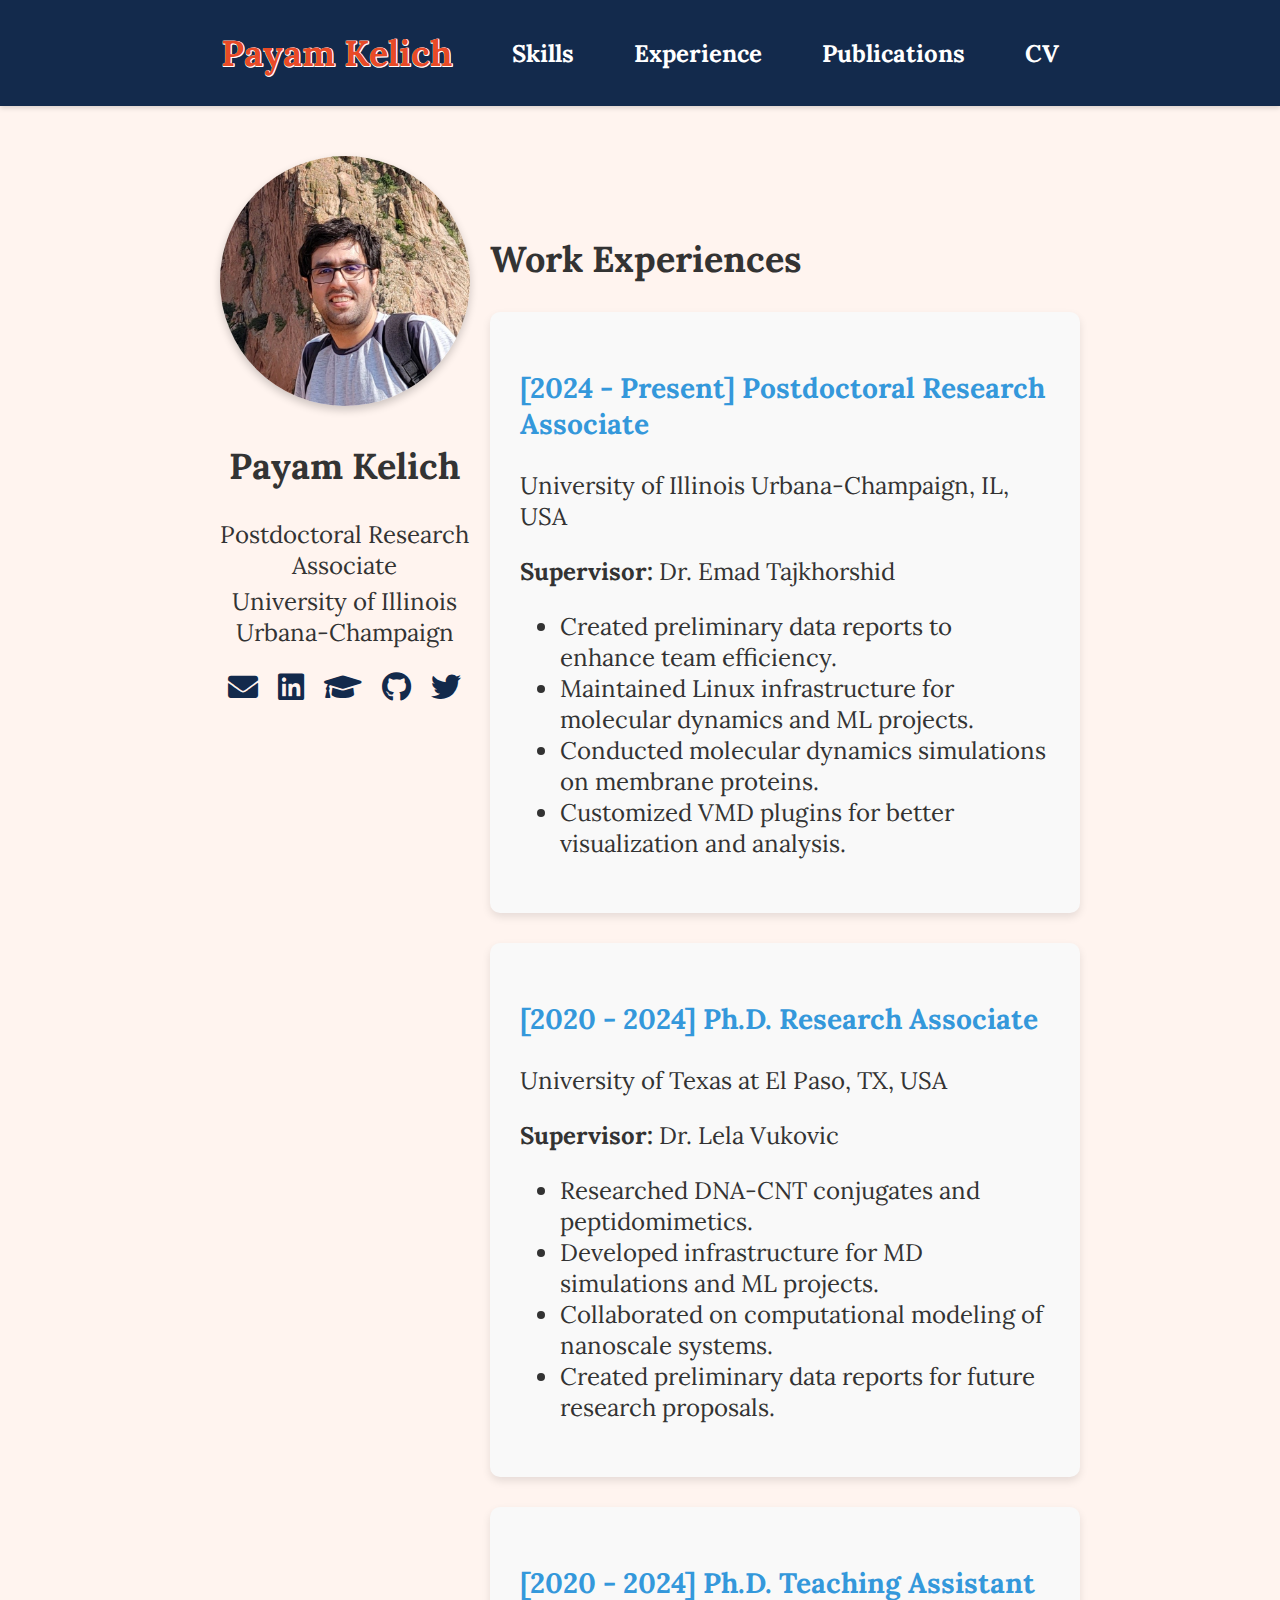
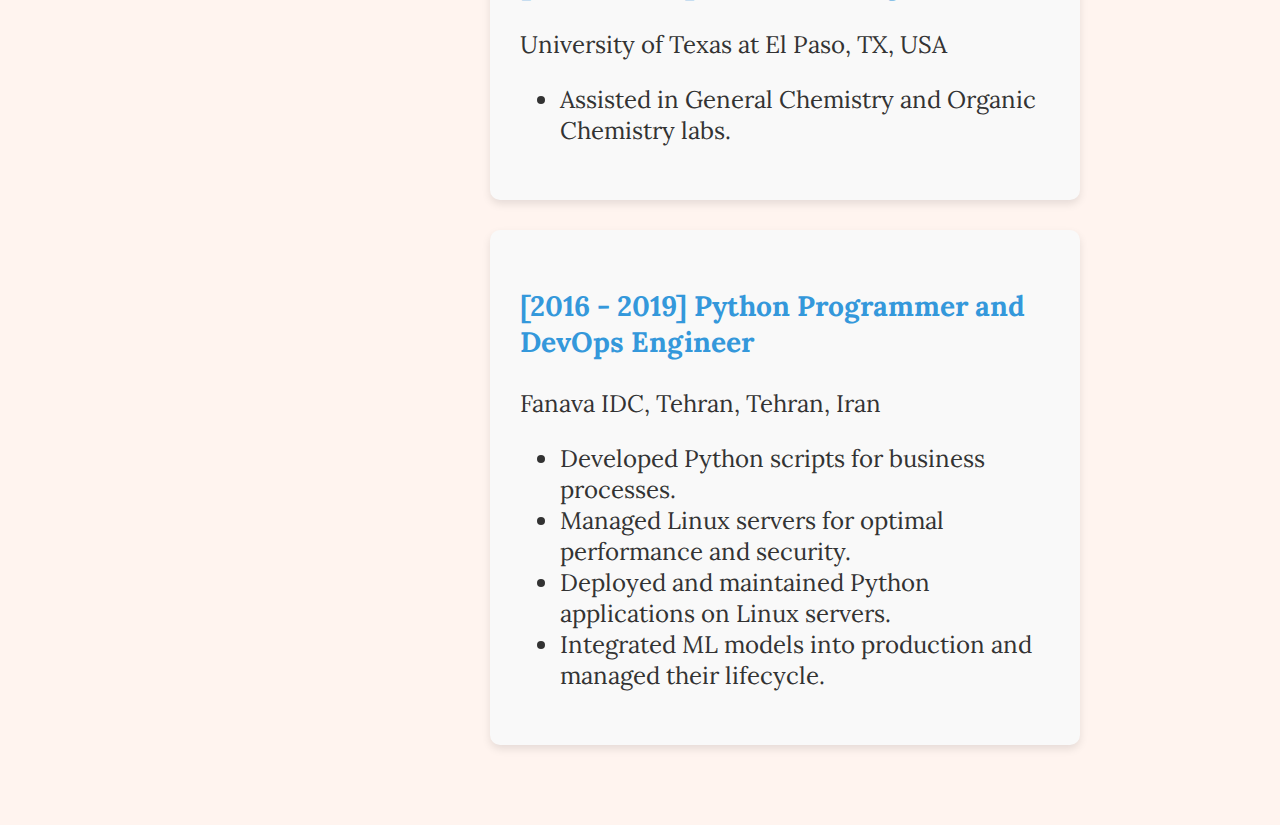
==== docs/experience.html @ ac6f90fb "making a new font" ====
<!DOCTYPE html>
<html>
<head>
    <title>Payam Kelich - Experience</title>
    <link rel="icon" href="profile-pic1.jpg" type="image/x-icon">
    <link rel="stylesheet" href="style.css">
    <link rel="stylesheet" href="https://cdnjs.cloudflare.com/ajax/libs/font-awesome/5.15.3/css/all.min.css" crossorigin="anonymous" referrerpolicy="no-referrer" />
    <link href="https://fonts.googleapis.com/css2?family=Lora&display=swap" rel="stylesheet">
</head>
<body>
<header id="toolbar">
    <nav>
        <ul>
            <li class="bold-name"><a href="index.html">Payam Kelich</a></li>
            <li><a href="#skills" style="color: #ffffff;">Skills</a></li>
            <li><a href="experience.html" style="color: #ffffff;">Experience</a></li>
            <li><a href="publications.html" style="color: #ffffff;">Publications</a></li>
            <li><a href="./uploads/cv-pkelich.pdf" style="color: #ffffff;">CV</a></li>
        </ul>
    </nav>
</header>
<section id="profile">
    <div id="image-container">
        <img src="profile-pic.jpg" alt="Payam Kelich Profile Pic">
        <h2>Payam Kelich</h2>
        <p class="center-para">Postdoctoral Research Associate</p>
        <p class="center-para">University of Illinois Urbana-Champaign</p>
        <div id="links">
            <a href="mailto:payam.kelich68@gmail.com" target="_blank" class="link-icon"><i class="fas fa-envelope"></i></a>
            <a href="https://www.linkedin.com/in/payamkelich/" target="_blank" class="link-icon"><i class="fab fa-linkedin"></i></a>
            <a href="https://scholar.google.com/citations?user=JyGB2-MAAAAJ&hl=en&oi=ao" target="_blank" class="link-icon"><i class="fas fa-graduation-cap"></i></a>
            <a href="https://github.com/payamkelich" target="_blank" class="link-icon"><i class="fab fa-github"></i></a>
<!--            <a href="./uploads/cv-pkelich.pdf" target="_blank" class="link-icon"><i class="fas fa-file-alt"></i></a>-->
            <a href="https://twitter.com/payam_kelich" target="_blank" class="link-icon"><i class="fab fa-twitter"></i></a>
        </div>
    </div>
    <div id="experience" style="margin-top: 50px; max-width: 2000px;">
        <h2 style="text-align: left; color: #333;">Work Experiences</h2>
        <div class="experience-item">
            <h3 style="color: #3498db;">[2024 - Present] Postdoctoral Research Associate</h3>
            <p>University of Illinois Urbana-Champaign, IL, USA</p>
            <p><strong>Supervisor:</strong> Dr. Emad Tajkhorshid</p>
            <ul>
                <li>Created preliminary data reports to enhance team efficiency.</li>
                <li>Maintained Linux infrastructure for molecular dynamics and ML projects.</li>
                <li>Conducted molecular dynamics simulations on membrane proteins.</li>
                <li>Customized VMD plugins for better visualization and analysis.</li>
            </ul>
        </div>
        <div class="experience-item">
            <h3 style="color: #3498db;">[2020 - 2024] Ph.D. Research Associate</h3>
            <p>University of Texas at El Paso, TX, USA</p>
            <p><strong>Supervisor:</strong> Dr. Lela Vukovic</p>
            <ul>
                <li>Researched DNA-CNT conjugates and peptidomimetics.</li>
                <li>Developed infrastructure for MD simulations and ML projects.</li>
                <li>Collaborated on computational modeling of nanoscale systems.</li>
                <li>Created preliminary data reports for future research proposals.</li>
            </ul>
        </div>
        <div class="experience-item">
            <h3 style="color: #3498db;">[2020 - 2024] Ph.D. Teaching Assistant</h3>
            <p>University of Texas at El Paso, TX, USA</p>
            <ul>
                <li>Assisted in General Chemistry and Organic Chemistry labs.</li>
            </ul>
        </div>
        <div class="experience-item">
            <h3 style="color: #3498db;">[2016 - 2019] Python Programmer and DevOps Engineer</h3>
            <p>Fanava IDC, Tehran, Tehran, Iran</p>
            <ul>
                <li>Developed Python scripts for business processes.</li>
                <li>Managed Linux servers for optimal performance and security.</li>
                <li>Deployed and maintained Python applications on Linux servers.</li>
                <li>Integrated ML models into production and managed their lifecycle.</li>
            </ul>
        </div>
    </div>
</section>
</body>
</html>
---- docs/style.css ----
/* General styles */
@keyframes bounce {
    0%, 20%, 50%, 80%, 100% {
        transform: translateY(0);
    }
    40% {
        transform: translateY(-20px);
    }
    60% {
        transform: translateY(-10px);
    }
}

@keyframes fadeInUp {
    0% {
        opacity: 0;
        transform: translateY(20px);
    }
    100% {
        opacity: 1;
        transform: translateY(0);
    }
}

body {
    font-family: 'Lora', serif;
    background-color: rgba(255, 218, 203, 0.3);
    margin: 0;
    padding: 0;
    color: #333;
}

html {
    font-size: 150%;
}

#toolbar {
    background-color: #132a4c;
    padding: 20px;
    box-shadow: 0 2px 5px rgba(0, 0, 0, 0.15);
}

#toolbar nav ul {
    list-style-type: none;
    padding: 0;
    margin: 0;
    display: flex;
    justify-content: center;
    align-items: center; /* Ensure the items are centered vertically */
}

#toolbar nav ul li {
    margin-right: 20px;
}

#toolbar nav ul li:last-child {
    margin-right: 0; /* Remove right margin from the last item */
}

#toolbar nav ul li a {
    text-decoration: none;
    /*color: white; !* Default color for all links *!*/
    font-weight: bold;
    padding: 10px 20px;
    transition: background-color 0.3s;
    display: block; /* Ensure anchor tags behave like block elements */
}

#toolbar nav ul li a:hover {
    background-color: #2980b9;
    border-radius: 5px;
}

li.bold-name a {
    font-size: 1.5rem;
    color: #e84a27; /* Orange color for Payam Kelich */
    text-shadow: -0.5px -0.5px 0 #ffffff, 0.5px -0.5px 0 #ffffff, -0.5px 0.5px 0 #ffffff, 0.5px 0.5px 0 #ffffff; /* White edge */
}

/* Rest of your CSS remains unchanged */

.center-para {
    text-align: center;
    margin: 5px 0;
}

#profile {
    display: flex;
    justify-content: space-around;
    margin: 50px 200px;
}

#image-container {
    text-align: center;
}

#image-container img {
    width: 250px;
    height: 250px;
    border-radius: 50%;
    box-shadow: 0 4px 8px rgba(0, 0, 0, 0.2);
}

#links {
    display: flex;
    justify-content: center;
    margin-top: 20px;
}

.link-icon {
    font-size: 30px;
    margin: 0 10px;
    color: #132a4c;
    transition: color 0.3s, transform 0.3s;
}

.link-icon:hover {
    color: #3498db;
    animation: bounce 1s;
}

.p-justify {
    text-align: justify;
}

#about {
    flex: 1;
    margin: 0 50px;
    padding: 20px;
}

#about h3 {
    margin-bottom: 20px;
    font-size: 1.5rem;
    text-align: left;
}

#skills {
    margin-top: 20px;
}

#skills h3 {
    font-size: 1.5rem;
    margin-bottom: 20px;
    text-align: left;
}

.skills-container {
    display: flex;
    flex-wrap: wrap;
    gap: 20px;
}

.skills-block {
    background-color: white;
    padding: 20px;
    border-radius: 10px;
    box-shadow: 0 4px 8px rgba(0, 0, 0, 0.1);
    flex: 1 1 calc(33.333% - 20px);
    box-sizing: border-box;
    animation: fadeInUp 0.5s ease both;
}

.skills-block h4 {
    font-size: 1.25rem;
    margin-bottom: 10px;
}

.skills-list {
    list-style-type: disc;
    padding-left: 20px;
    margin: 0;
}

.skills-list li {
    margin-bottom: 5px;
}

.pub {
    position: relative;
    padding-left: 270px;
    margin-bottom: 30px; /* Increased spacing between publication items */
}
.pub strong {
    color: #ff4d00;
}
.pub .author-name {
    color: darkblue;
    font-weight: bold;
}

.pub img {
    position: absolute;
    left: 10px;
    top: 5px;
    width: 240px;
    height: auto;
}

#publications-wrapper {
    display: flex;
    justify-content: space-between;
}

.publications-column {
    width: 48%;
}

.experience-item {
    background: #f9f9f9;
    padding: 30px;
    border-radius: 10px;
    margin-bottom: 30px;
    box-shadow: 0 4px 8px rgba(0, 0, 0, 0.1);
}

@media (max-width: 1024px) {
    #profile {
        flex-direction: column;
        align-items: center;
        margin: 20px;
    }

    #experience {
        max-width: 100%;
        margin: 20px;
    }

    #publications {
        margin: 20px;
    }

    #links {
        flex-direction: column;
    }

    #links .link-icon {
        margin: 10px 0;
    }

    #publications-wrapper {
        flex-direction: column;
        align-items: center;
    }

    .publications-column {
        width: 100%;
        margin-bottom: 20px;
    }
}

@media (max-width: 768px) {
    #profile {
        flex-direction: column;
        align-items: center;
        margin: 20px;
    }

    #links {
        flex-direction: column;
    }

    #about {
        margin: 20px;
    }

    .experience-item {
        padding: 20px;
    }

    .pub {
        padding-left: 0;
        margin-bottom: 30px; /* Ensure increased spacing is applied for smaller screens */
    }

    .pub img {
        width: 100%;
        position: static;
        display: block;
        margin: 0 auto 10px auto;
    }

    .publications-column {
        width: 100%;
    }
}

@media (max-width: 480px) {
    body {
        font-size: 100%;
    }

    #toolbar nav ul {
        flex-direction: column;
    }

    #toolbar nav ul li {
        margin: 10px 0;
    }

    #toolbar nav ul li a {
        padding: 10px;
    }

    #image-container img {
        width: 200px;
        height: 200px;
    }

    .experience-item {
        padding: 15px;
    }

    .skills-container {
        flex-direction: column;
    }

    .skills-block {
        flex: 1 1 100%;
    }
}
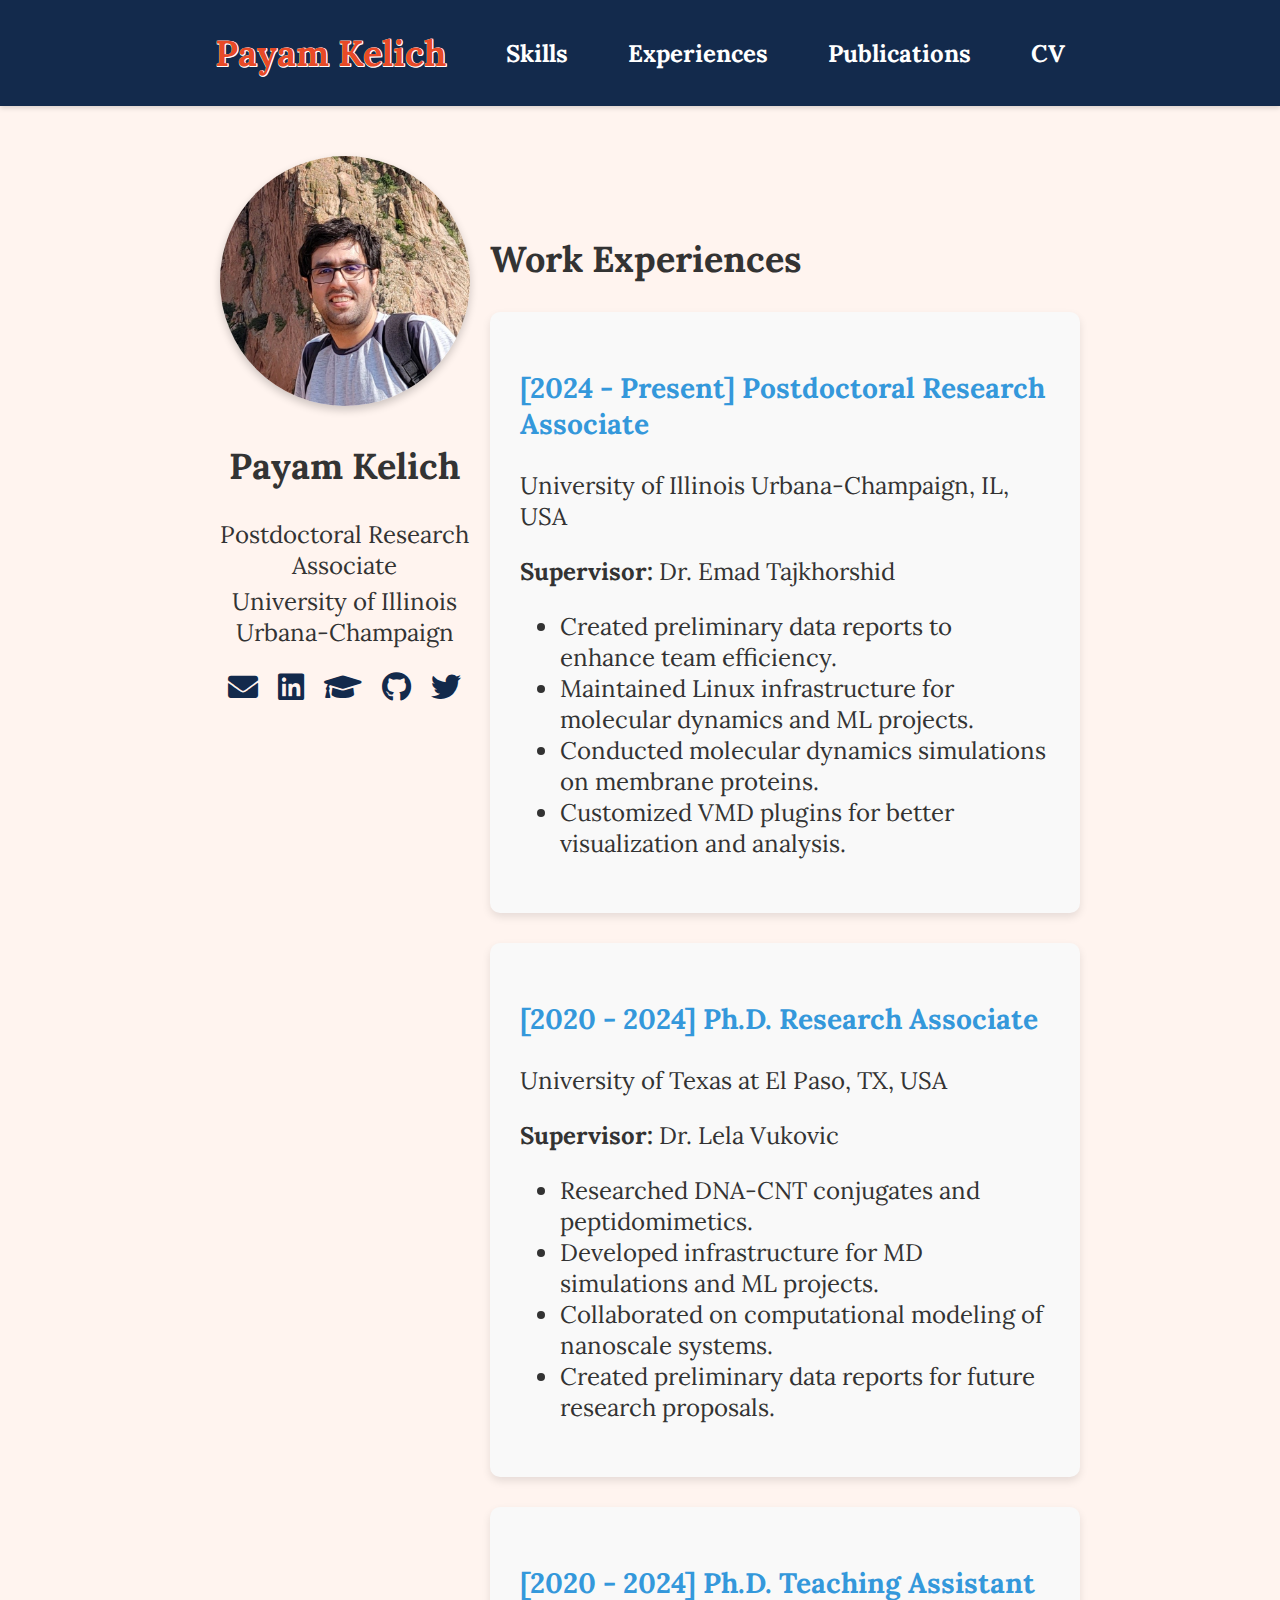
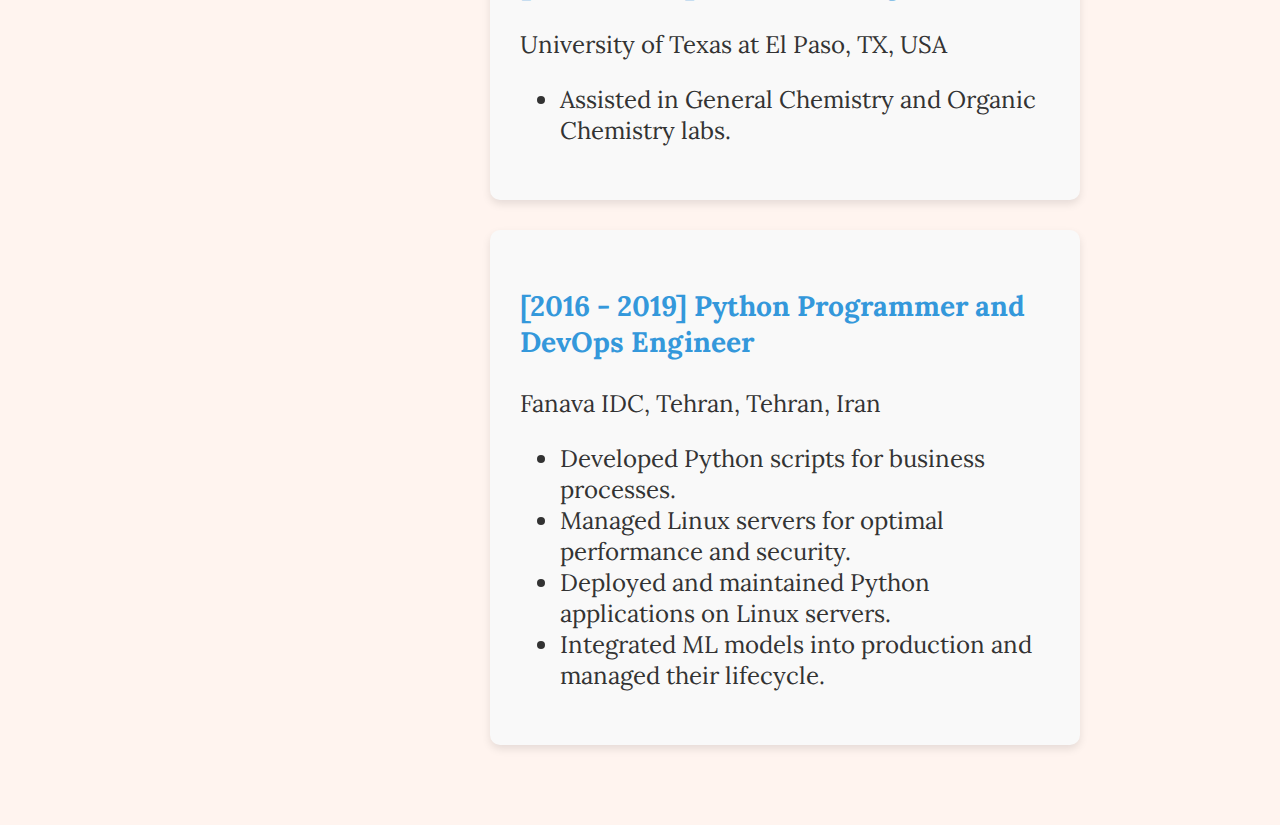
==== commit e839bd27: "making a new font" ====
--- a/docs/experience.html
+++ b/docs/experience.html
@@ -13,7 +13,7 @@
         <ul>
             <li class="bold-name"><a href="index.html">Payam Kelich</a></li>
             <li><a href="#skills" style="color: #ffffff;">Skills</a></li>
-            <li><a href="experience.html" style="color: #ffffff;">Experience</a></li>
+            <li><a href="experience.html" style="color: #ffffff;">Experiences</a></li>
             <li><a href="publications.html" style="color: #ffffff;">Publications</a></li>
             <li><a href="./uploads/cv-pkelich.pdf" style="color: #ffffff;">CV</a></li>
         </ul>
--- a/docs/style.css
+++ b/docs/style.css
@@ -231,11 +231,14 @@
     }
 
     #links {
-        flex-direction: column;
+        display: flex;
+        flex-direction: row;
+        flex-wrap: wrap;
+        justify-content: center;
     }
 
     #links .link-icon {
-        margin: 10px 0;
+        margin: 5px;
     }
 
     #publications-wrapper {
@@ -257,7 +260,15 @@
     }
 
     #links {
-        flex-direction: column;
+        display: flex;
+        flex-direction: row;
+        flex-wrap: wrap;
+        justify-content: center;
+    }
+
+    #links .link-icon {
+        margin: 5px;
+        font-size: 24px;
     }
 
     #about {
@@ -307,6 +318,18 @@
         height: 200px;
     }
 
+    #links {
+        display: flex;
+        flex-direction: row;
+        flex-wrap: wrap;
+        justify-content: center;
+    }
+
+    #links .link-icon {
+        margin: 5px;
+        font-size: 20px;
+    }
+
     .experience-item {
         padding: 15px;
     }
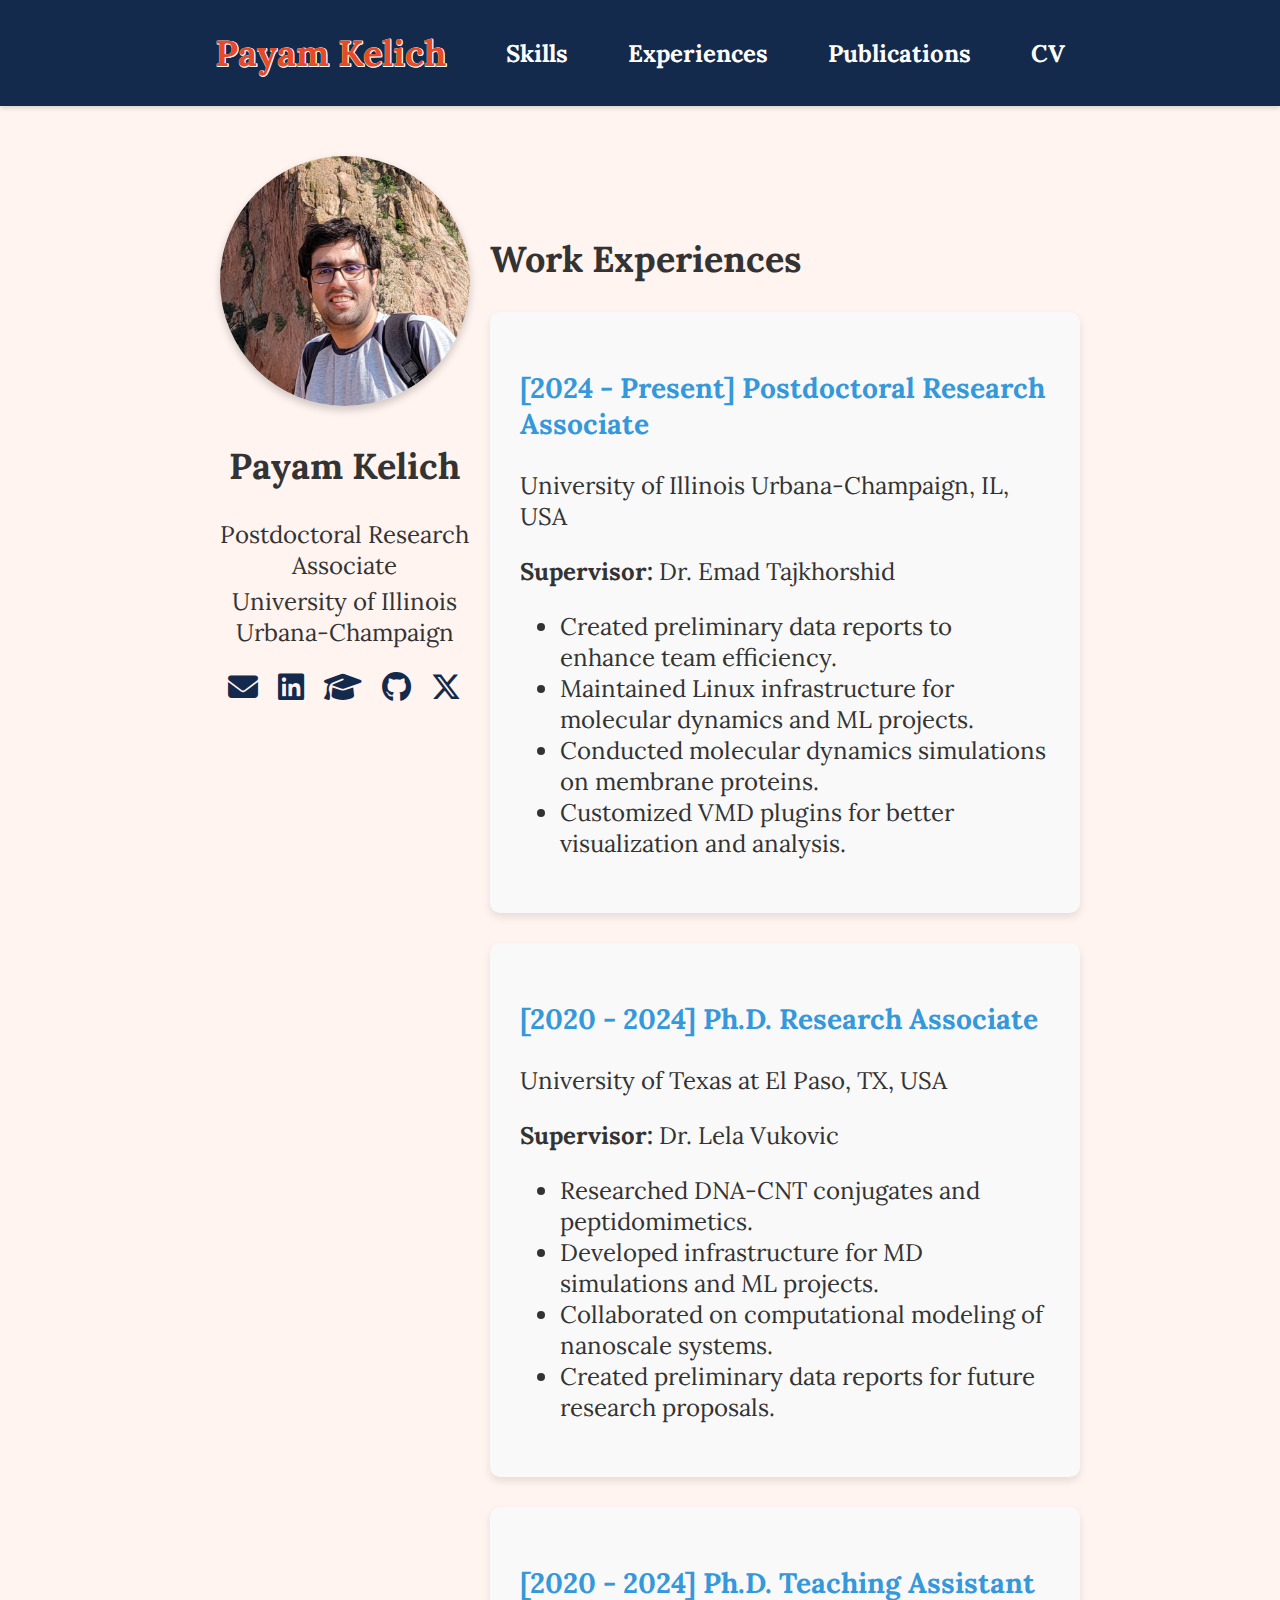
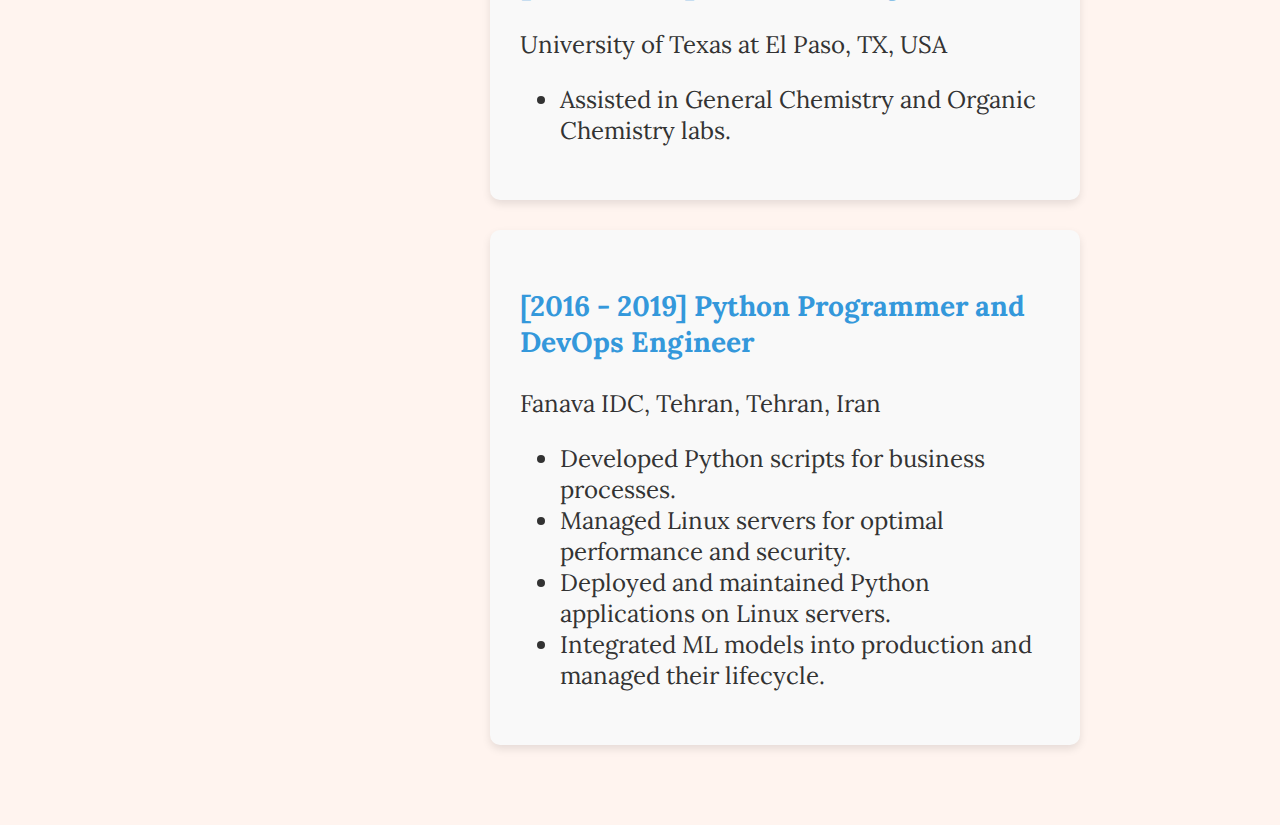
==== commit 26858baa: "making a new font" ====
--- a/docs/experience.html
+++ b/docs/experience.html
@@ -4,7 +4,7 @@
     <title>Payam Kelich - Experience</title>
     <link rel="icon" href="profile-pic1.jpg" type="image/x-icon">
     <link rel="stylesheet" href="style.css">
-    <link rel="stylesheet" href="https://cdnjs.cloudflare.com/ajax/libs/font-awesome/5.15.3/css/all.min.css" crossorigin="anonymous" referrerpolicy="no-referrer" />
+    <link rel="stylesheet" href="https://cdnjs.cloudflare.com/ajax/libs/font-awesome/6.4.2/css/all.min.css" crossorigin="anonymous" referrerpolicy="no-referrer" />
     <link href="https://fonts.googleapis.com/css2?family=Lora&display=swap" rel="stylesheet">
 </head>
 <body>
@@ -31,7 +31,7 @@
             <a href="https://scholar.google.com/citations?user=JyGB2-MAAAAJ&hl=en&oi=ao" target="_blank" class="link-icon"><i class="fas fa-graduation-cap"></i></a>
             <a href="https://github.com/payamkelich" target="_blank" class="link-icon"><i class="fab fa-github"></i></a>
 <!--            <a href="./uploads/cv-pkelich.pdf" target="_blank" class="link-icon"><i class="fas fa-file-alt"></i></a>-->
-            <a href="https://twitter.com/payam_kelich" target="_blank" class="link-icon"><i class="fab fa-twitter"></i></a>
+            <a href="https://twitter.com/payam_kelich" target="_blank" class="link-icon"><i class="fa-brands fa-x-twitter"></i></a>
         </div>
     </div>
     <div id="experience" style="margin-top: 50px; max-width: 2000px;">
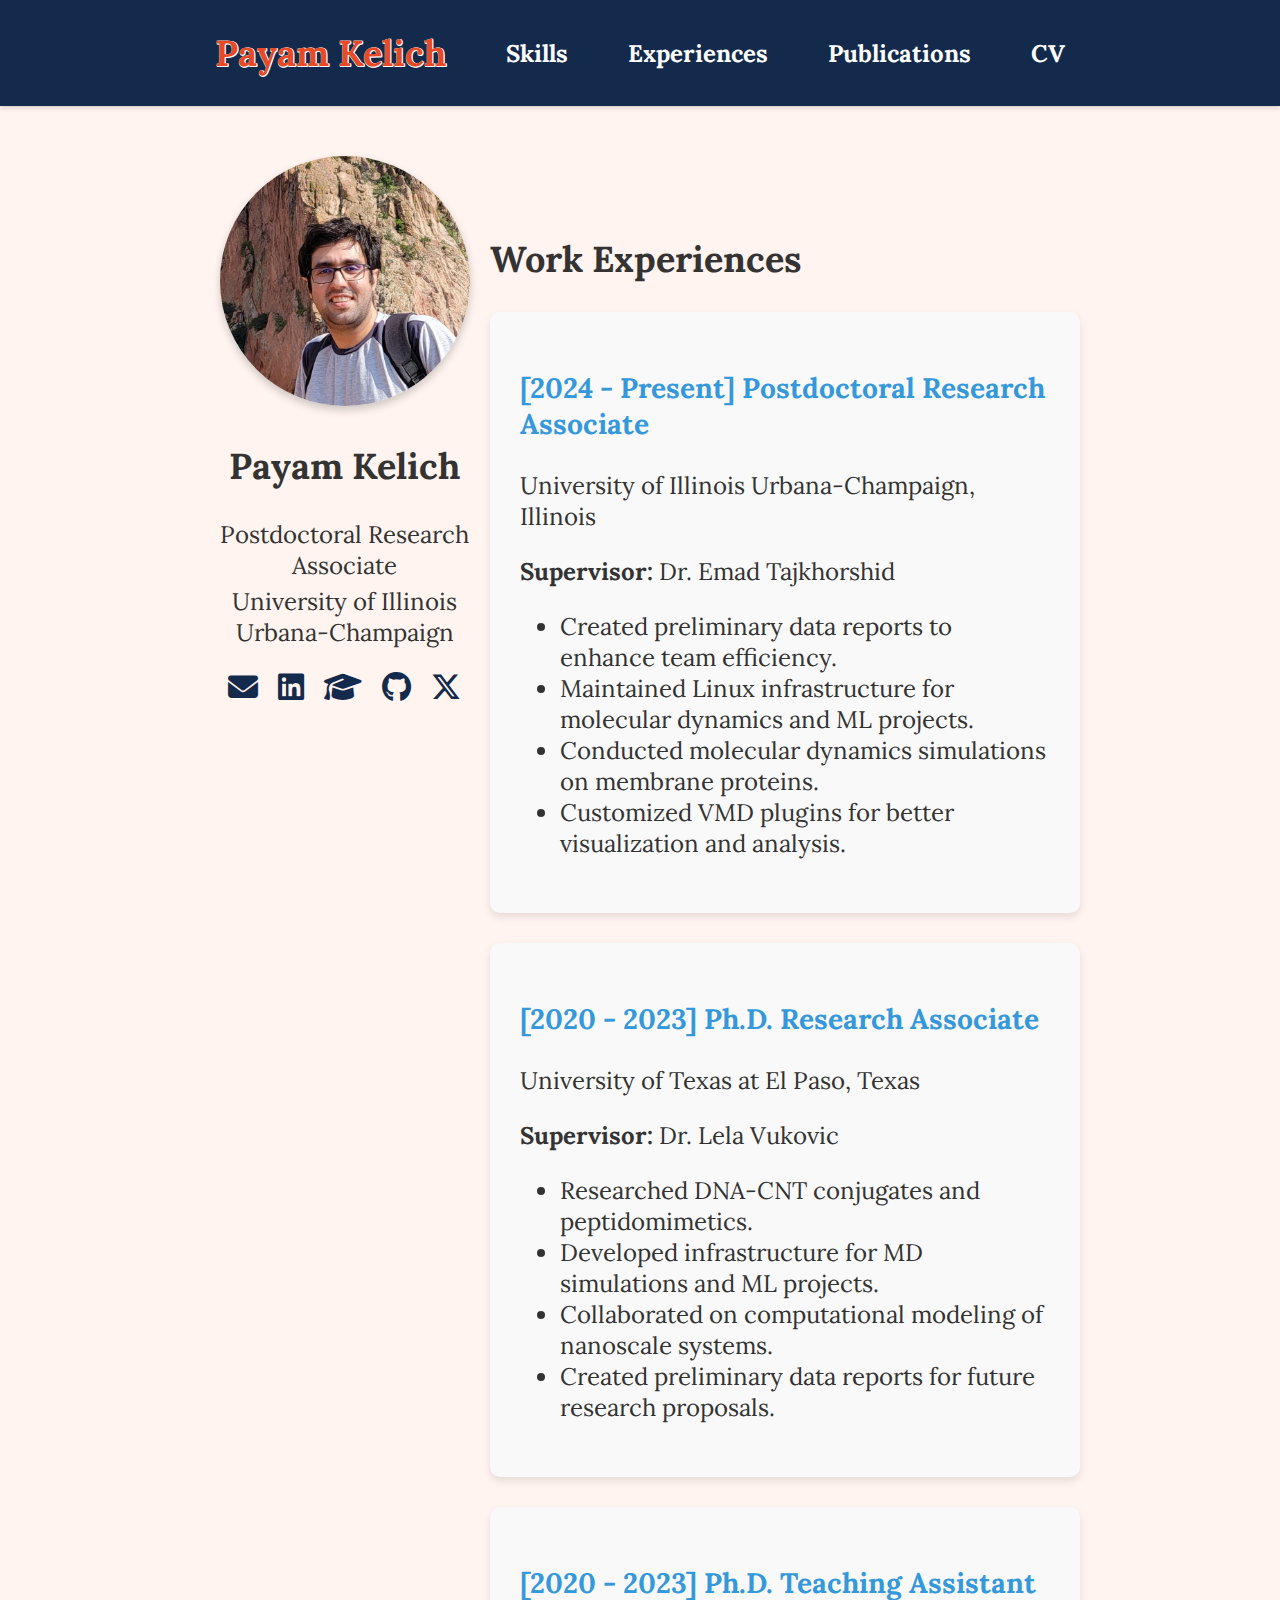
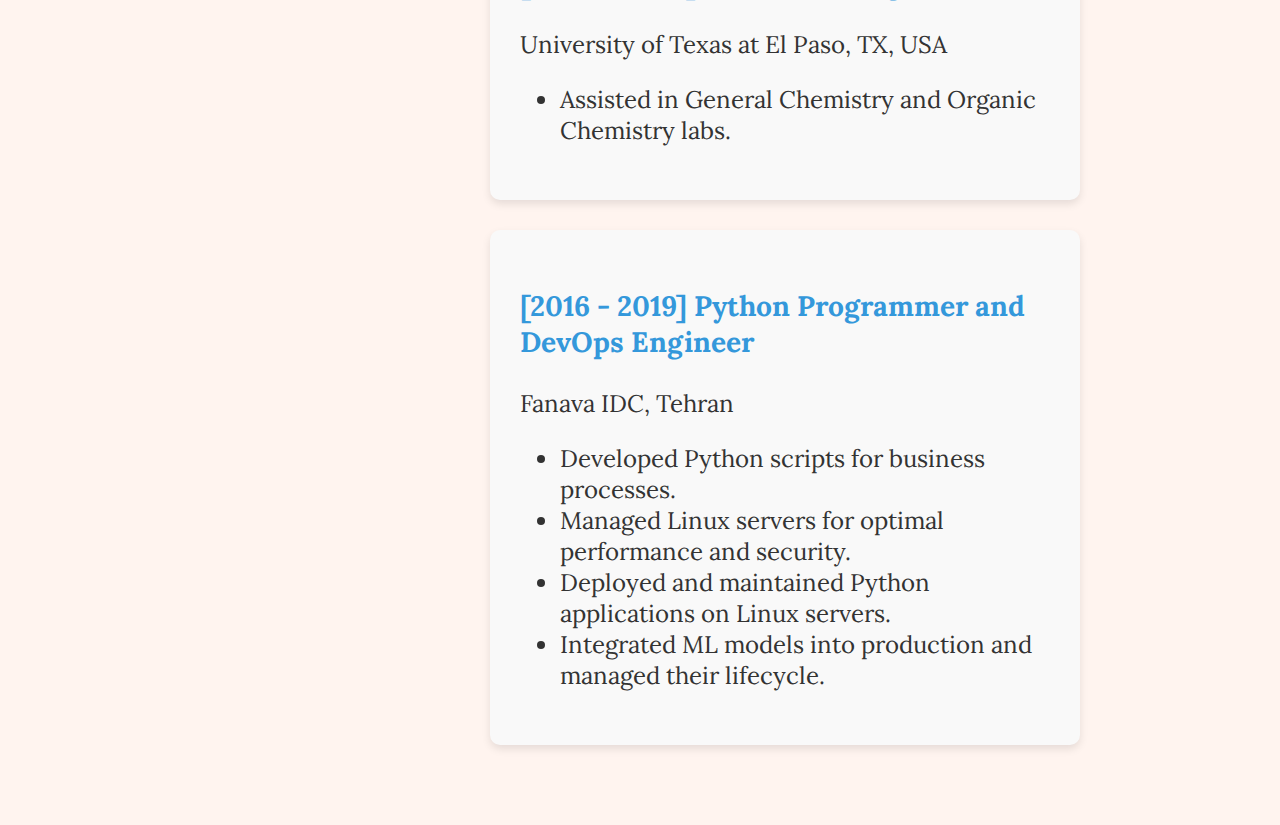
==== commit fd5cb7cf: "making a new font" ====
--- a/docs/experience.html
+++ b/docs/experience.html
@@ -12,7 +12,7 @@
     <nav>
         <ul>
             <li class="bold-name"><a href="index.html">Payam Kelich</a></li>
-            <li><a href="#skills" style="color: #ffffff;">Skills</a></li>
+            <li><a href="https://payamkelich.github.io/#skills" style="color: #ffffff;">Skills</a></li>
             <li><a href="experience.html" style="color: #ffffff;">Experiences</a></li>
             <li><a href="publications.html" style="color: #ffffff;">Publications</a></li>
             <li><a href="./uploads/cv-pkelich.pdf" style="color: #ffffff;">CV</a></li>
@@ -38,7 +38,7 @@
         <h2 style="text-align: left; color: #333;">Work Experiences</h2>
         <div class="experience-item">
             <h3 style="color: #3498db;">[2024 - Present] Postdoctoral Research Associate</h3>
-            <p>University of Illinois Urbana-Champaign, IL, USA</p>
+            <p>University of Illinois Urbana-Champaign, Illinois</p>
             <p><strong>Supervisor:</strong> Dr. Emad Tajkhorshid</p>
             <ul>
                 <li>Created preliminary data reports to enhance team efficiency.</li>
@@ -48,8 +48,8 @@
             </ul>
         </div>
         <div class="experience-item">
-            <h3 style="color: #3498db;">[2020 - 2024] Ph.D. Research Associate</h3>
-            <p>University of Texas at El Paso, TX, USA</p>
+            <h3 style="color: #3498db;">[2020 - 2023] Ph.D. Research Associate</h3>
+            <p>University of Texas at El Paso, Texas</p>
             <p><strong>Supervisor:</strong> Dr. Lela Vukovic</p>
             <ul>
                 <li>Researched DNA-CNT conjugates and peptidomimetics.</li>
@@ -59,7 +59,7 @@
             </ul>
         </div>
         <div class="experience-item">
-            <h3 style="color: #3498db;">[2020 - 2024] Ph.D. Teaching Assistant</h3>
+            <h3 style="color: #3498db;">[2020 - 2023] Ph.D. Teaching Assistant</h3>
             <p>University of Texas at El Paso, TX, USA</p>
             <ul>
                 <li>Assisted in General Chemistry and Organic Chemistry labs.</li>
@@ -67,7 +67,7 @@
         </div>
         <div class="experience-item">
             <h3 style="color: #3498db;">[2016 - 2019] Python Programmer and DevOps Engineer</h3>
-            <p>Fanava IDC, Tehran, Tehran, Iran</p>
+            <p>Fanava IDC, Tehran</p>
             <ul>
                 <li>Developed Python scripts for business processes.</li>
                 <li>Managed Linux servers for optimal performance and security.</li>
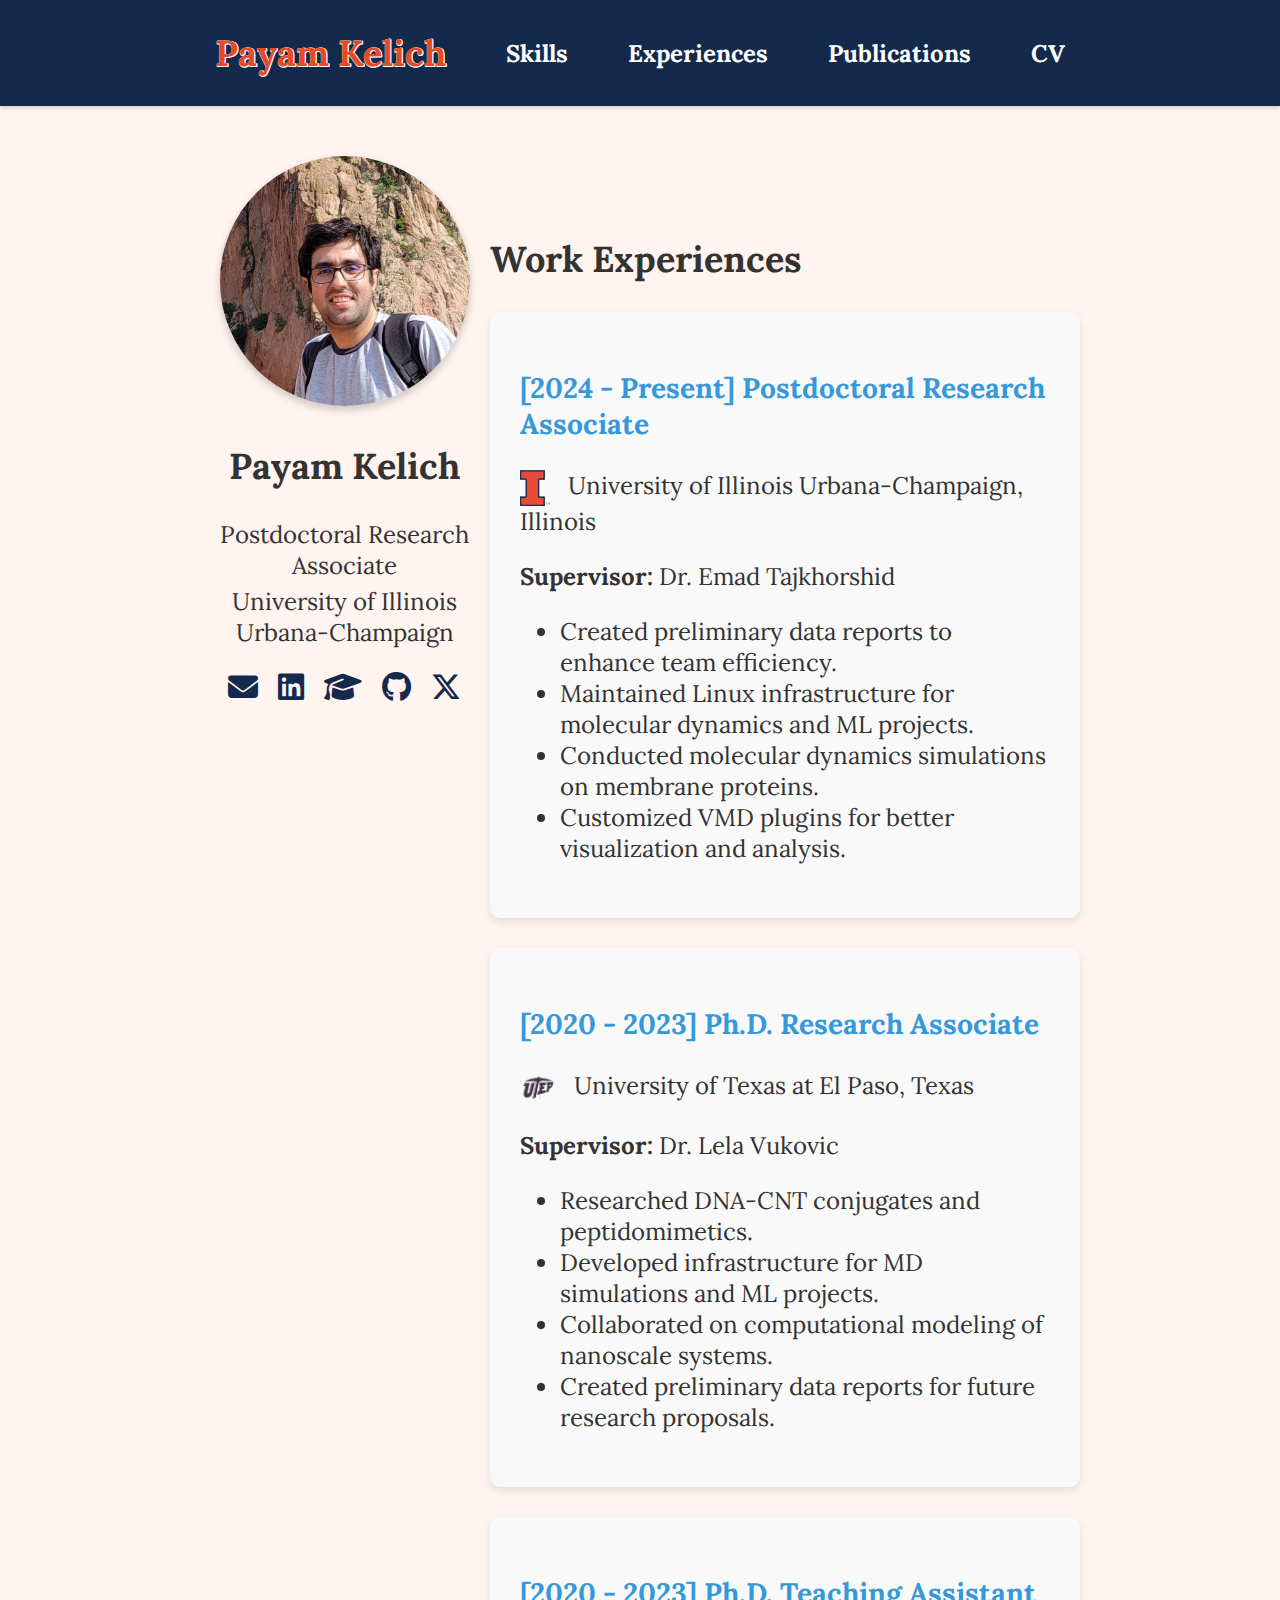
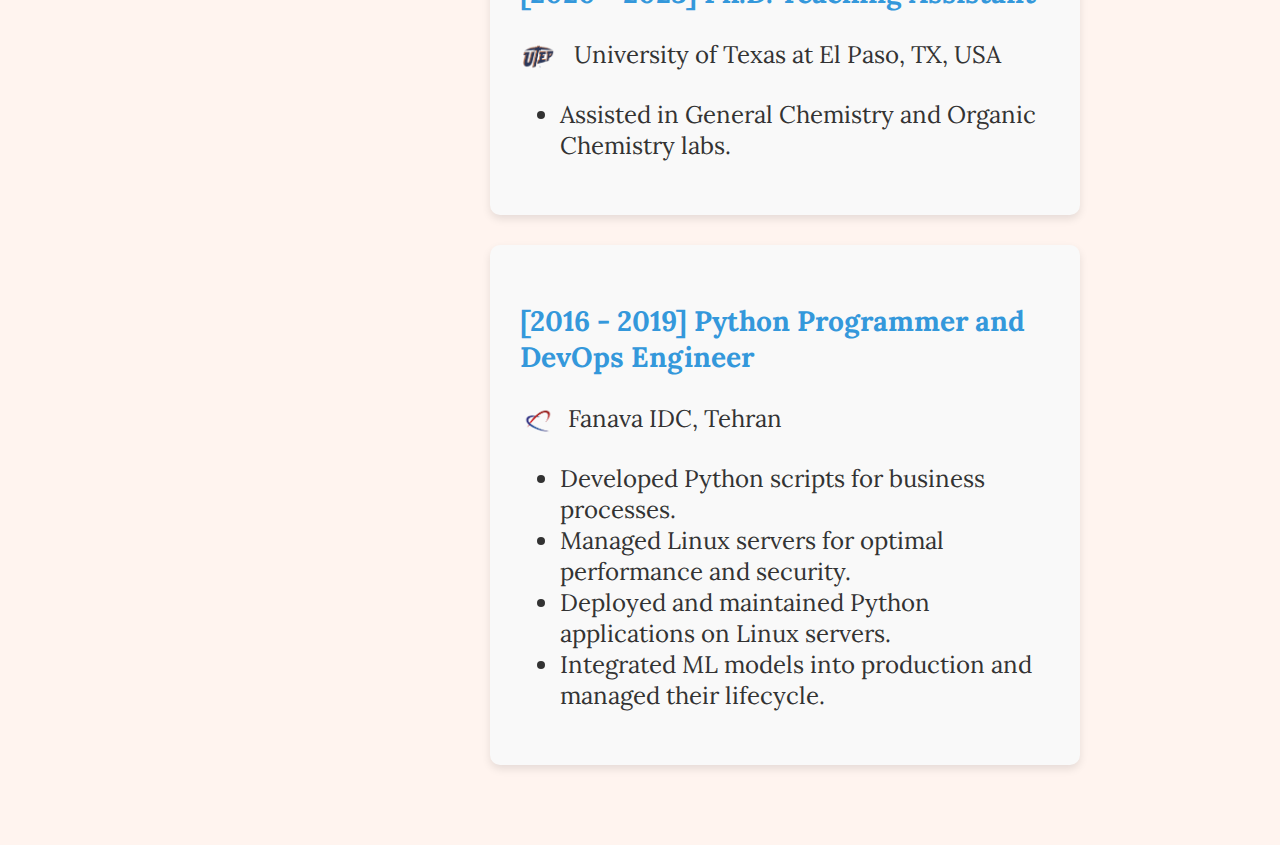
==== commit cb47fb9a: "making a new font" ====
--- a/docs/experience.html
+++ b/docs/experience.html
@@ -24,13 +24,14 @@
         <img src="profile-pic.jpg" alt="Payam Kelich Profile Pic">
         <h2>Payam Kelich</h2>
         <p class="center-para">Postdoctoral Research Associate</p>
-        <p class="center-para">University of Illinois Urbana-Champaign</p>
+        <p class="center-para">
+            University of Illinois Urbana-Champaign
+        </p>
         <div id="links">
             <a href="mailto:payam.kelich68@gmail.com" target="_blank" class="link-icon"><i class="fas fa-envelope"></i></a>
             <a href="https://www.linkedin.com/in/payamkelich/" target="_blank" class="link-icon"><i class="fab fa-linkedin"></i></a>
             <a href="https://scholar.google.com/citations?user=JyGB2-MAAAAJ&hl=en&oi=ao" target="_blank" class="link-icon"><i class="fas fa-graduation-cap"></i></a>
             <a href="https://github.com/payamkelich" target="_blank" class="link-icon"><i class="fab fa-github"></i></a>
-<!--            <a href="./uploads/cv-pkelich.pdf" target="_blank" class="link-icon"><i class="fas fa-file-alt"></i></a>-->
             <a href="https://twitter.com/payam_kelich" target="_blank" class="link-icon"><i class="fa-brands fa-x-twitter"></i></a>
         </div>
     </div>
@@ -38,7 +39,7 @@
         <h2 style="text-align: left; color: #333;">Work Experiences</h2>
         <div class="experience-item">
             <h3 style="color: #3498db;">[2024 - Present] Postdoctoral Research Associate</h3>
-            <p>University of Illinois Urbana-Champaign, Illinois</p>
+            <p><img src="uiuc.png" alt="University of Illinois Urbana-Champaign" class="logo"> University of Illinois Urbana-Champaign, Illinois</p>
             <p><strong>Supervisor:</strong> Dr. Emad Tajkhorshid</p>
             <ul>
                 <li>Created preliminary data reports to enhance team efficiency.</li>
@@ -49,7 +50,7 @@
         </div>
         <div class="experience-item">
             <h3 style="color: #3498db;">[2020 - 2023] Ph.D. Research Associate</h3>
-            <p>University of Texas at El Paso, Texas</p>
+            <p><img src="utep.png" alt="University of Texas at El Paso" class="logo"> University of Texas at El Paso, Texas</p>
             <p><strong>Supervisor:</strong> Dr. Lela Vukovic</p>
             <ul>
                 <li>Researched DNA-CNT conjugates and peptidomimetics.</li>
@@ -60,14 +61,14 @@
         </div>
         <div class="experience-item">
             <h3 style="color: #3498db;">[2020 - 2023] Ph.D. Teaching Assistant</h3>
-            <p>University of Texas at El Paso, TX, USA</p>
+            <p><img src="utep.png" alt="University of Texas at El Paso" class="logo"> University of Texas at El Paso, TX, USA</p>
             <ul>
                 <li>Assisted in General Chemistry and Organic Chemistry labs.</li>
             </ul>
         </div>
         <div class="experience-item">
             <h3 style="color: #3498db;">[2016 - 2019] Python Programmer and DevOps Engineer</h3>
-            <p>Fanava IDC, Tehran</p>
+            <p><img src="fanava.png" alt="Fanava IDC" class="logo">Fanava IDC, Tehran</p>
             <ul>
                 <li>Developed Python scripts for business processes.</li>
                 <li>Managed Linux servers for optimal performance and security.</li>
--- a/docs/style.css
+++ b/docs/style.css
@@ -214,6 +214,12 @@
     box-shadow: 0 4px 8px rgba(0, 0, 0, 0.1);
 }
 
+.logo {
+    height: 1.5em; /* Adjust based on your font size */
+    vertical-align: middle;
+    margin-right: 0.5em; /* Adjust spacing as needed */
+}
+
 @media (max-width: 1024px) {
     #profile {
         flex-direction: column;
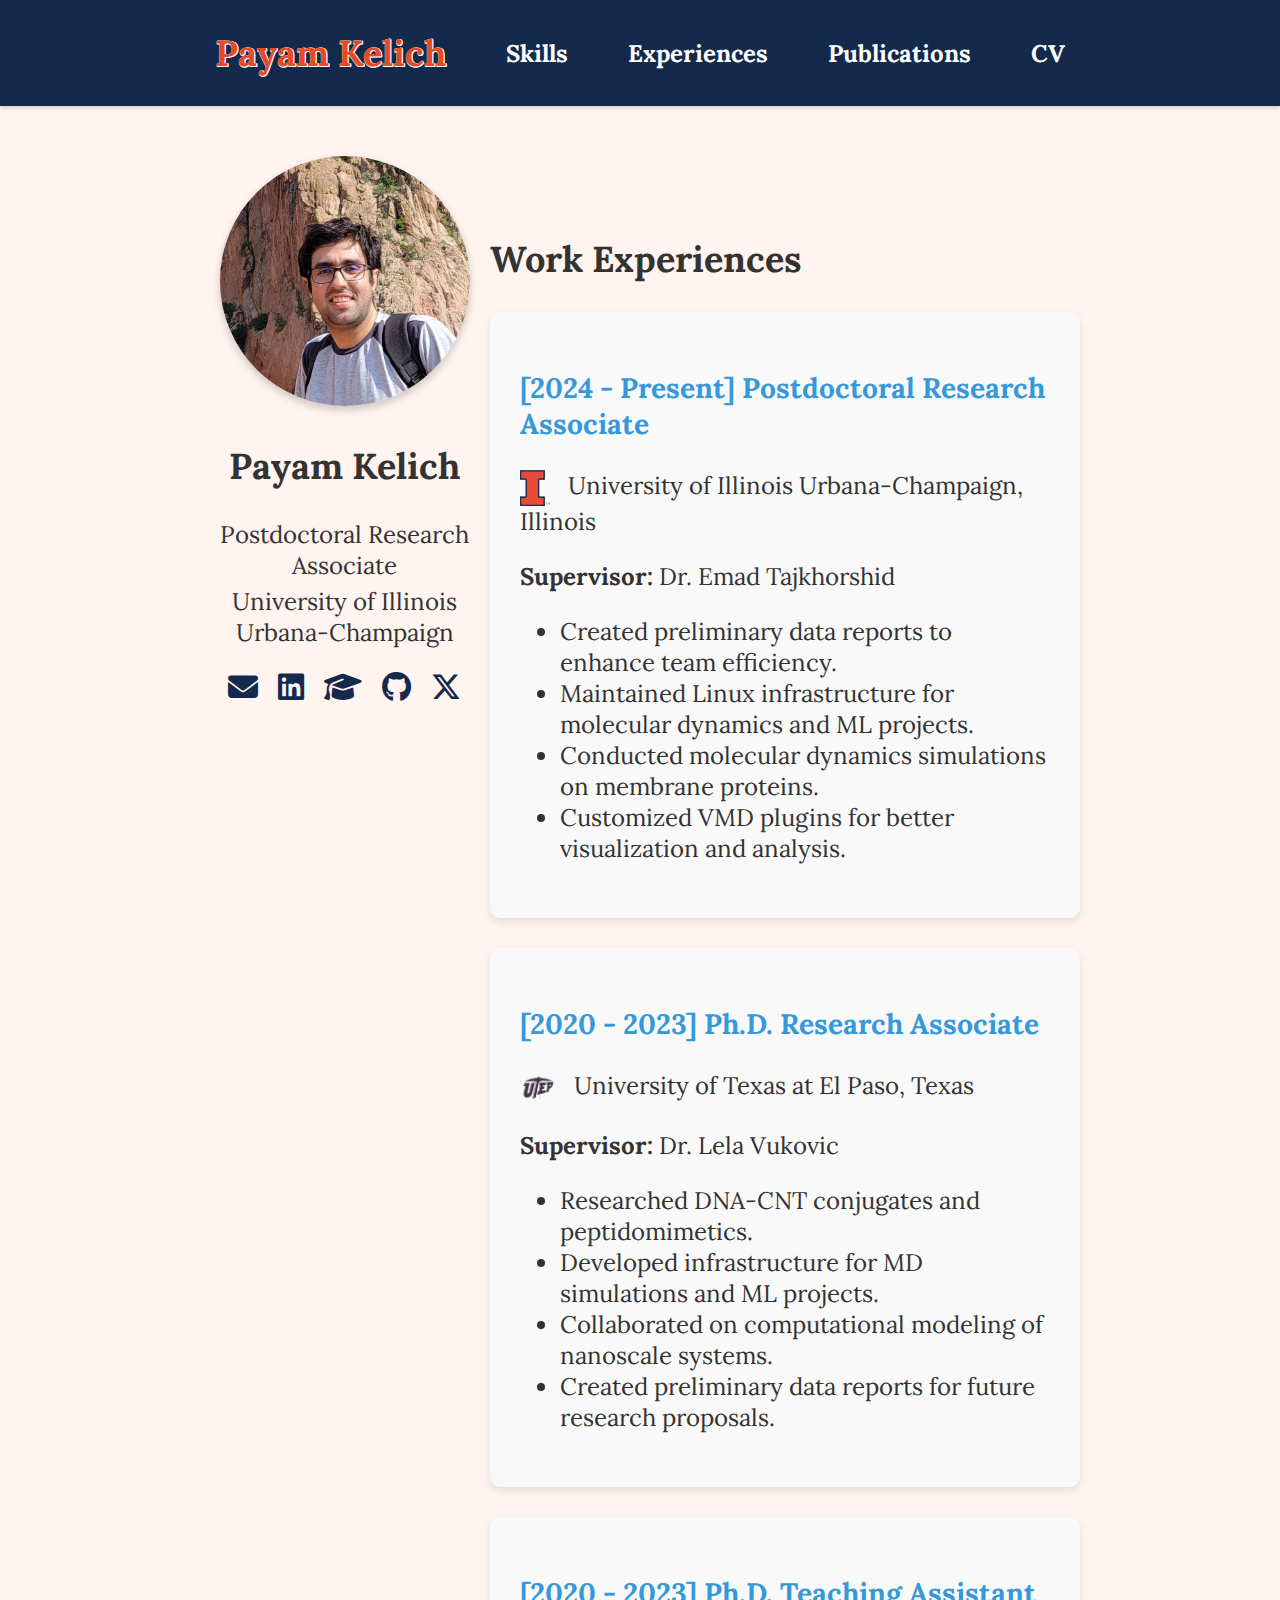
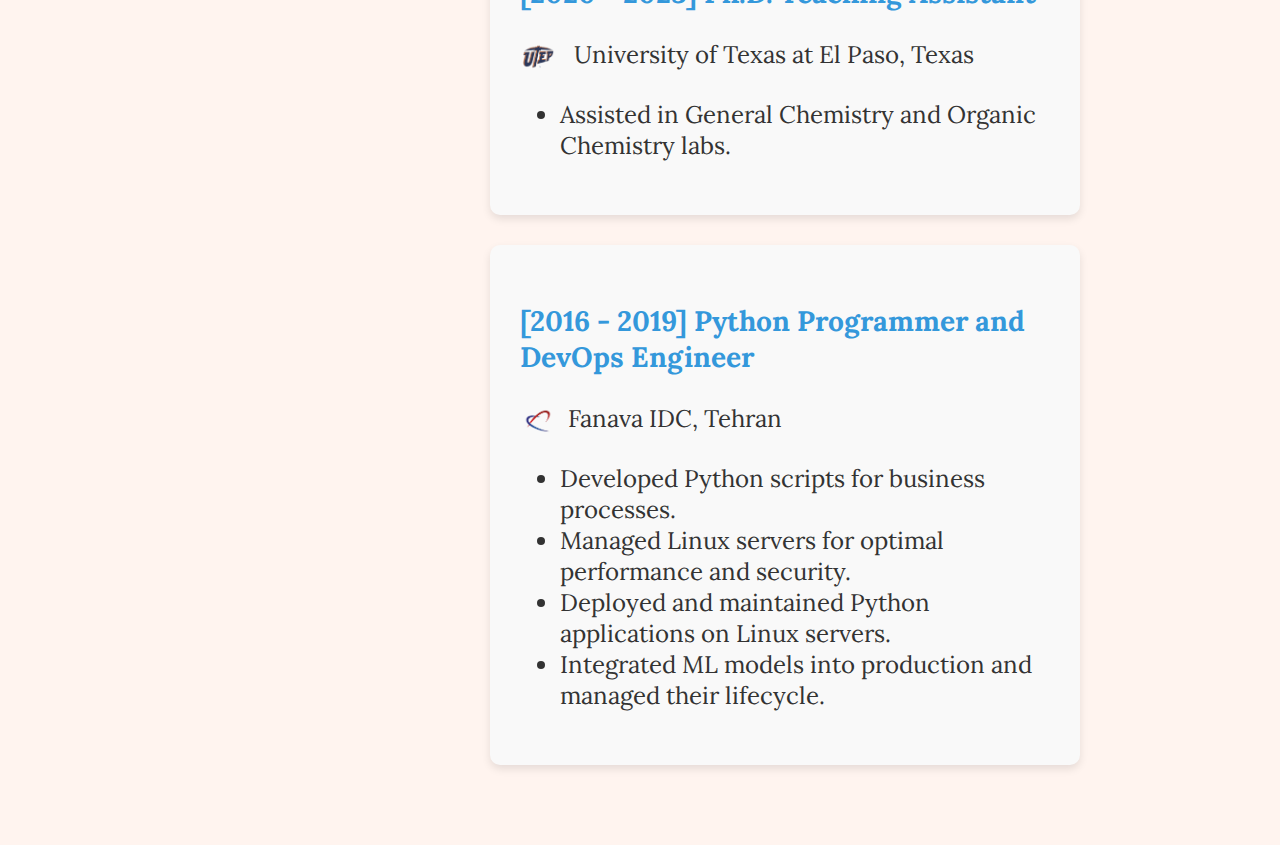
==== commit 40280414: "making a new font" ====
--- a/docs/experience.html
+++ b/docs/experience.html
@@ -61,7 +61,7 @@
         </div>
         <div class="experience-item">
             <h3 style="color: #3498db;">[2020 - 2023] Ph.D. Teaching Assistant</h3>
-            <p><img src="utep.png" alt="University of Texas at El Paso" class="logo"> University of Texas at El Paso, TX, USA</p>
+            <p><img src="utep.png" alt="University of Texas at El Paso" class="logo"> University of Texas at El Paso, Texas</p>
             <ul>
                 <li>Assisted in General Chemistry and Organic Chemistry labs.</li>
             </ul>
